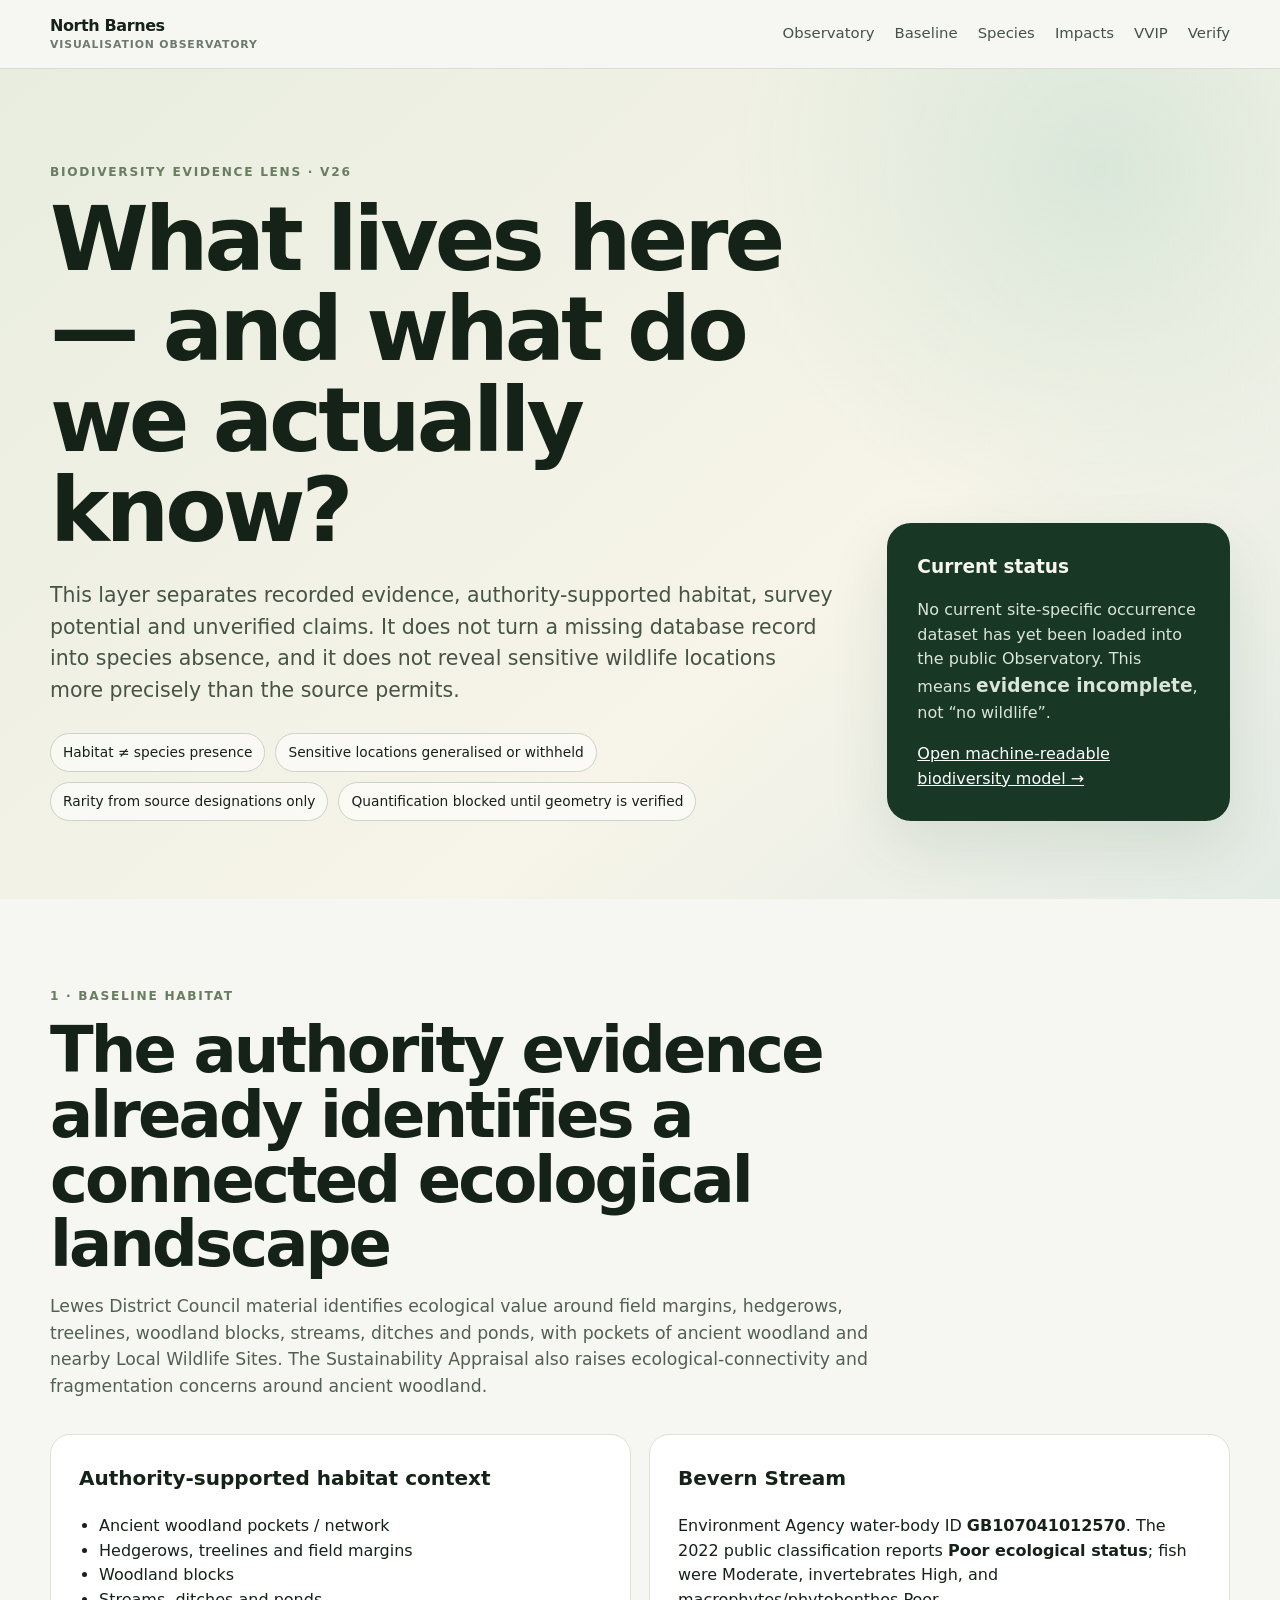
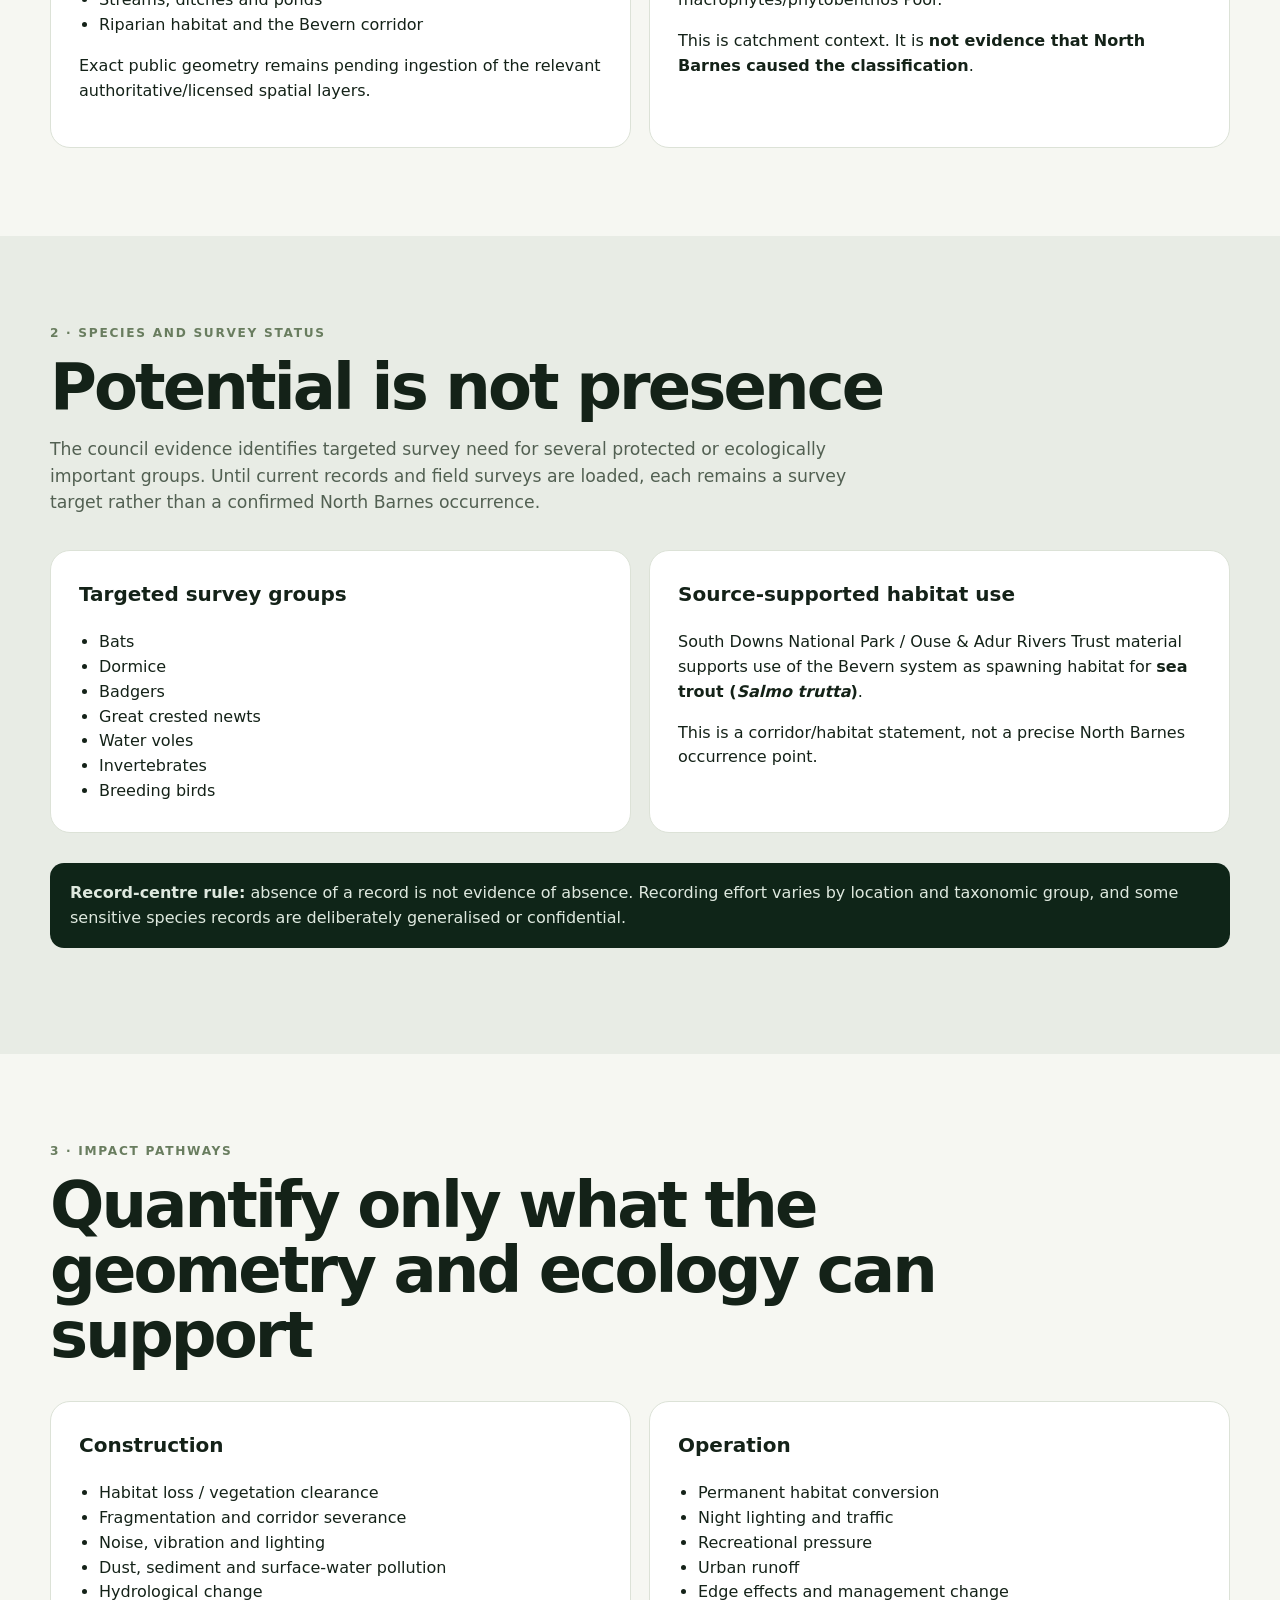
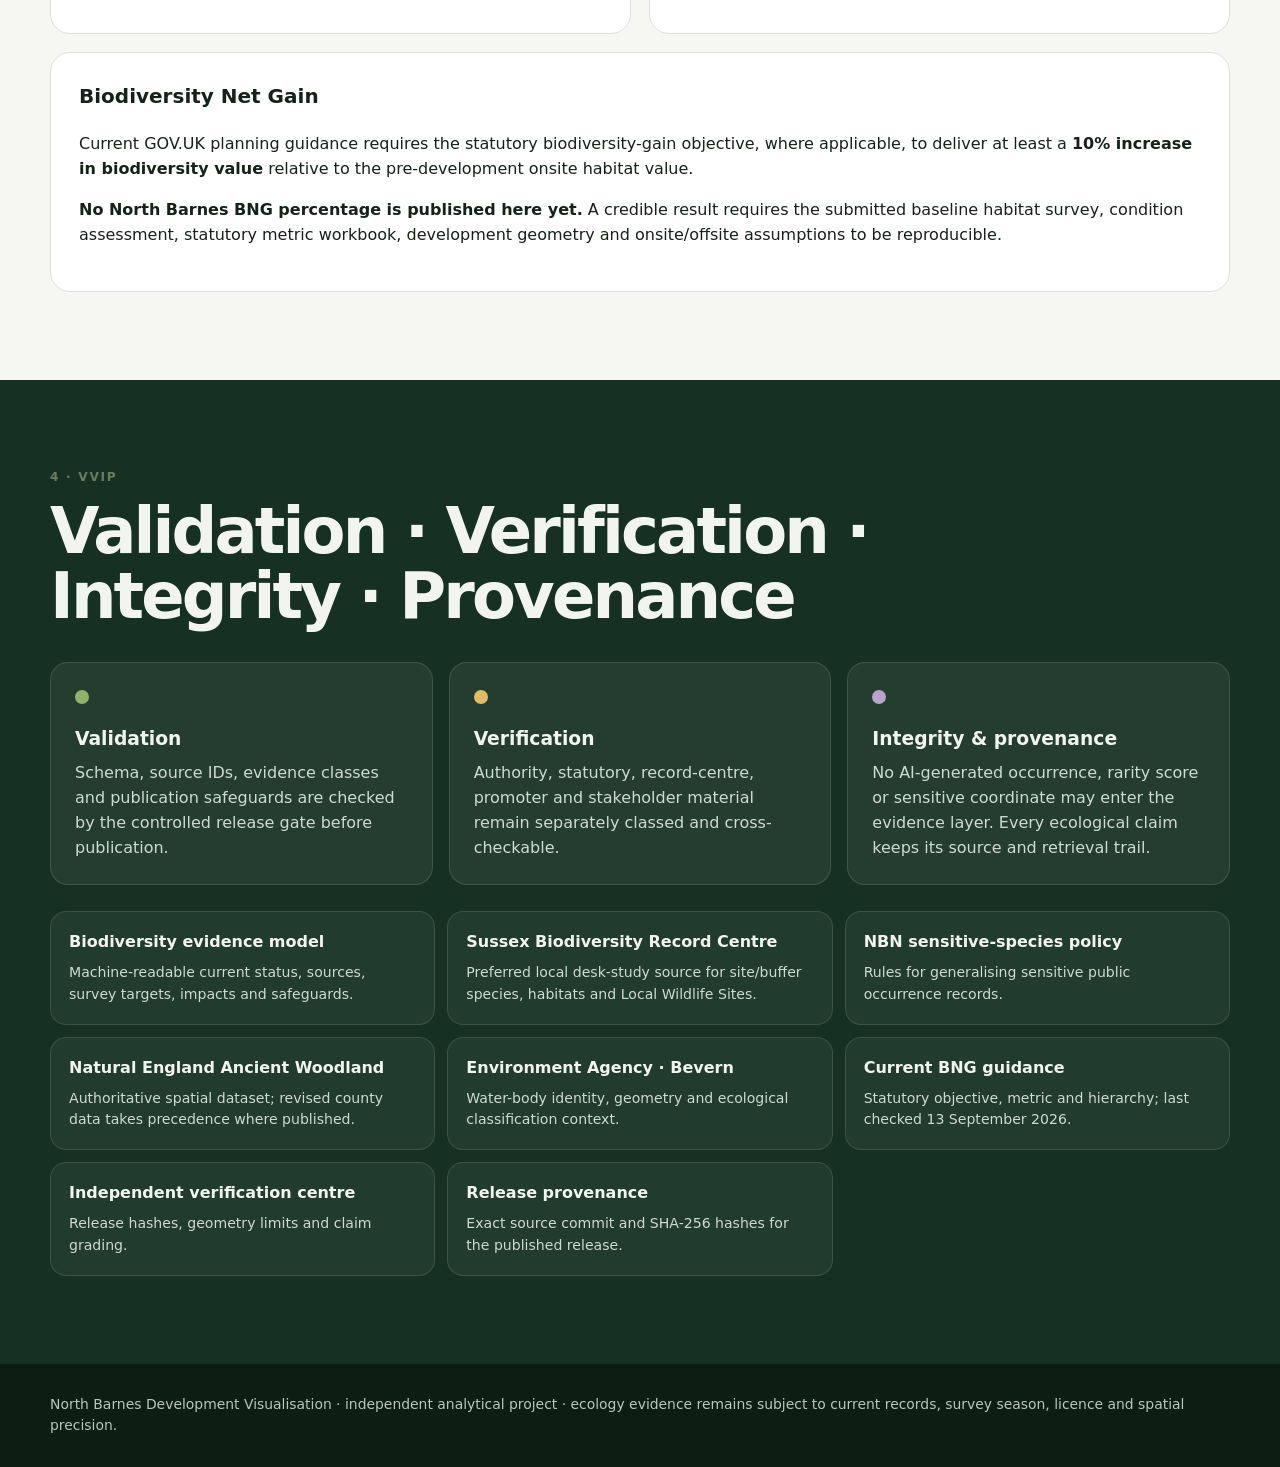
==== biodiversity.html @ 857fae60 "Publish approved visualisation outputs from research repo" ====
<!doctype html>
<html lang="en">
<head><meta charset="utf-8"><meta name="viewport" content="width=device-width,initial-scale=1"><meta name="theme-color" content="#101b14"><meta name="description" content="Evidence-led biodiversity and ecological-impact review for the North Barnes Development Visualisation Observatory."><title>Biodiversity & Ecology · North Barnes Visualisation Observatory</title><link rel="stylesheet" href="styles.css"></head>
<body>
<header class="site-header"><div class="wrap header-inner"><a class="brand" href="index.html"><span>North Barnes</span><small>Visualisation Observatory</small></a><nav aria-label="Primary"><a href="index.html">Observatory</a><a href="#baseline">Baseline</a><a href="#species">Species</a><a href="#impact">Impacts</a><a href="#vvip">VVIP</a><a href="verification.html">Verify</a></nav></div></header>
<main>
<section class="hero"><div class="wrap hero-grid"><div><p class="eyebrow">Biodiversity evidence lens · v26</p><h1>What lives here — and what do we actually know?</h1><p class="lead">This layer separates recorded evidence, authority-supported habitat, survey potential and unverified claims. It does not turn a missing database record into species absence, and it does not reveal sensitive wildlife locations more precisely than the source permits.</p><div class="badges"><span>Habitat ≠ species presence</span><span>Sensitive locations generalised or withheld</span><span>Rarity from source designations only</span><span>Quantification blocked until geometry is verified</span></div></div><aside class="hero-card"><strong>Current status</strong><p>No current site-specific occurrence dataset has yet been loaded into the public Observatory. This means <strong>evidence incomplete</strong>, not “no wildlife”.</p><p><a href="data/biodiversity-context.json" style="color:#fff">Open machine-readable biodiversity model →</a></p></aside></div></section>
<section class="section" id="baseline"><div class="wrap"><p class="eyebrow">1 · Baseline habitat</p><h2>The authority evidence already identifies a connected ecological landscape</h2><p class="section-intro">Lewes District Council material identifies ecological value around field margins, hedgerows, treelines, woodland blocks, streams, ditches and ponds, with pockets of ancient woodland and nearby Local Wildlife Sites. The Sustainability Appraisal also raises ecological-connectivity and fragmentation concerns around ancient woodland.</p><div class="grid two"><article class="panel"><h3>Authority-supported habitat context</h3><ul><li>Ancient woodland pockets / network</li><li>Hedgerows, treelines and field margins</li><li>Woodland blocks</li><li>Streams, ditches and ponds</li><li>Riparian habitat and the Bevern corridor</li></ul><p>Exact public geometry remains pending ingestion of the relevant authoritative/licensed spatial layers.</p></article><article class="panel"><h3>Bevern Stream</h3><p>Environment Agency water-body ID <strong>GB107041012570</strong>. The 2022 public classification reports <strong>Poor ecological status</strong>; fish were Moderate, invertebrates High, and macrophytes/phytobenthos Poor.</p><p>This is catchment context. It is <strong>not evidence that North Barnes caused the classification</strong>.</p></article></div></div></section>
<section class="section alt" id="species"><div class="wrap"><p class="eyebrow">2 · Species and survey status</p><h2>Potential is not presence</h2><p class="section-intro">The council evidence identifies targeted survey need for several protected or ecologically important groups. Until current records and field surveys are loaded, each remains a survey target rather than a confirmed North Barnes occurrence.</p><div class="grid two"><article class="panel"><h3>Targeted survey groups</h3><ul><li>Bats</li><li>Dormice</li><li>Badgers</li><li>Great crested newts</li><li>Water voles</li><li>Invertebrates</li><li>Breeding birds</li></ul></article><article class="panel"><h3>Source-supported habitat use</h3><p>South Downs National Park / Ouse & Adur Rivers Trust material supports use of the Bevern system as spawning habitat for <strong>sea trout (<i>Salmo trutta</i>)</strong>.</p><p>This is a corridor/habitat statement, not a precise North Barnes occurrence point.</p></article></div><div class="notice"><strong>Record-centre rule:</strong> absence of a record is not evidence of absence. Recording effort varies by location and taxonomic group, and some sensitive species records are deliberately generalised or confidential.</div></div></section>
<section class="section" id="impact"><div class="wrap"><p class="eyebrow">3 · Impact pathways</p><h2>Quantify only what the geometry and ecology can support</h2><div class="grid two"><article class="panel"><h3>Construction</h3><ul><li>Habitat loss / vegetation clearance</li><li>Fragmentation and corridor severance</li><li>Noise, vibration and lighting</li><li>Dust, sediment and surface-water pollution</li><li>Hydrological change</li></ul></article><article class="panel"><h3>Operation</h3><ul><li>Permanent habitat conversion</li><li>Night lighting and traffic</li><li>Recreational pressure</li><li>Urban runoff</li><li>Edge effects and management change</li></ul></article></div><div class="panel" style="margin-top:18px"><h3>Biodiversity Net Gain</h3><p>Current GOV.UK planning guidance requires the statutory biodiversity-gain objective, where applicable, to deliver at least a <strong>10% increase in biodiversity value</strong> relative to the pre-development onsite habitat value.</p><p><strong>No North Barnes BNG percentage is published here yet.</strong> A credible result requires the submitted baseline habitat survey, condition assessment, statutory metric workbook, development geometry and onsite/offsite assumptions to be reproducible.</p></div></div></section>
<section class="section dark" id="vvip"><div class="wrap"><p class="eyebrow">4 · VVIP</p><h2>Validation · Verification · Integrity · Provenance</h2><div class="confidence"><article><span class="dot published"></span><h3>Validation</h3><p>Schema, source IDs, evidence classes and publication safeguards are checked by the controlled release gate before publication.</p></article><article><span class="dot indicative"></span><h3>Verification</h3><p>Authority, statutory, record-centre, promoter and stakeholder material remain separately classed and cross-checkable.</p></article><article><span class="dot illustrative"></span><h3>Integrity & provenance</h3><p>No AI-generated occurrence, rarity score or sensitive coordinate may enter the evidence layer. Every ecological claim keeps its source and retrieval trail.</p></article></div><div class="evidence-grid"><a href="data/biodiversity-context.json"><b>Biodiversity evidence model</b><span>Machine-readable current status, sources, survey targets, impacts and safeguards.</span></a><a href="https://sxbrc.org.uk/services/dataRequests.php"><b>Sussex Biodiversity Record Centre</b><span>Preferred local desk-study source for site/buffer species, habitats and Local Wildlife Sites.</span></a><a href="https://docs.nbnatlas.org/sensitive-species-list/"><b>NBN sensitive-species policy</b><span>Rules for generalising sensitive public occurrence records.</span></a><a href="https://www.data.gov.uk/dataset/9461f463-c363-4309-ae77-fdcd7e9df7d3/ancient-woodland-england"><b>Natural England Ancient Woodland</b><span>Authoritative spatial dataset; revised county data takes precedence where published.</span></a><a href="https://environment.data.gov.uk/catchment-planning/WaterBody/GB107041012570"><b>Environment Agency · Bevern</b><span>Water-body identity, geometry and ecological classification context.</span></a><a href="https://www.gov.uk/guidance/biodiversity-net-gain"><b>Current BNG guidance</b><span>Statutory objective, metric and hierarchy; last checked 13 September 2026.</span></a><a href="verification.html"><b>Independent verification centre</b><span>Release hashes, geometry limits and claim grading.</span></a><a href="data/release.json"><b>Release provenance</b><span>Exact source commit and SHA-256 hashes for the published release.</span></a></div></div></section>
</main><footer><div class="wrap">North Barnes Development Visualisation · independent analytical project · ecology evidence remains subject to current records, survey season, licence and spatial precision.</div></footer>
</body></html>
---- styles.css ----
*{box-sizing:border-box}html{scroll-behavior:smooth}body{margin:0;font-family:Inter,ui-sans-serif,system-ui,-apple-system,BlinkMacSystemFont,"Segoe UI",sans-serif;color:#142218;background:#f6f7f2;line-height:1.55;-webkit-font-smoothing:antialiased;text-rendering:optimizeLegibility}img,svg{max-width:100%}a{color:inherit}.wrap{width:min(1180px,calc(100% - 36px));margin:auto}.site-header{position:sticky;top:0;z-index:30;background:rgba(246,247,242,.92);backdrop-filter:blur(14px);border-bottom:1px solid #d9dfd5}.header-inner{min-height:68px;display:flex;align-items:center;justify-content:space-between;gap:24px}.brand{text-decoration:none;font-weight:850;letter-spacing:-.025em;display:flex;flex-direction:column;line-height:1.05}.brand small{font-size:.68rem;letter-spacing:.08em;text-transform:uppercase;color:#6d7a6e;margin-top:4px}.site-header nav{display:flex;gap:20px;font-size:.93rem}.site-header nav a{text-decoration:none;color:#445347}.site-header nav a:hover,.site-header nav a:focus-visible{color:#183725}.hero{padding:94px 0 78px;background:radial-gradient(circle at 86% 12%,#d9e7d9 0,transparent 28%),linear-gradient(140deg,#e8eddf,#f7f4e9 64%,#e2ebe4)}.hero-grid{display:grid;grid-template-columns:minmax(0,1.65fr) minmax(290px,.72fr);gap:52px;align-items:end}.eyebrow{text-transform:uppercase;letter-spacing:.14em;font-size:.76rem;font-weight:850;color:#697d5f;margin:0 0 12px}.hero h1,.section h2{letter-spacing:-.045em;line-height:1.01;margin:0}.hero h1{font-size:clamp(3rem,7vw,6.5rem);max-width:950px}.lead{font-size:clamp(1.08rem,2vw,1.28rem);max-width:790px;color:#455447;margin:24px 0 26px}.badges{display:flex;flex-wrap:wrap;gap:10px}.badges span{background:#fff9;border:1px solid #cad4c6;border-radius:999px;padding:8px 12px;font-size:.86rem}.hero-card{background:#183725;color:#f7f6ec;padding:30px;border-radius:24px;box-shadow:0 24px 60px #24462b1c}.hero-card strong{font-size:1.16rem}.hero-card p{margin-bottom:0;color:#dbe4d8}.section{padding:88px 0}.section.alt{background:#e8ece5}.section.dark{background:#163121;color:#f2f5ee}.section h2{font-size:clamp(2.3rem,5vw,4.2rem);max-width:950px;margin-bottom:34px}.section-intro{max-width:820px;font-size:1.08rem;color:#526052;margin:-18px 0 34px}.stats{display:grid;grid-template-columns:repeat(4,1fr);gap:14px;margin:36px 0}.stats article{background:white;border:1px solid #dce2d7;border-radius:18px;padding:24px}.stats b{display:block;font-size:clamp(1.55rem,3vw,2rem);letter-spacing:-.05em}.stats span{display:block;margin-top:5px;color:#60705e;font-size:.92rem}.grid.two{display:grid;grid-template-columns:1fr 1fr;gap:18px}.panel{background:#fff;border:1px solid #dce2d7;border-radius:20px;padding:28px}.panel h3{margin-top:0;font-size:1.25rem}.panel ul{margin:0;padding-left:20px}.buildout-section{background:linear-gradient(180deg,#eef1e9 0%,#f7f6f0 100%);overflow:hidden}.buildout-head{display:flex;align-items:end;justify-content:space-between;gap:28px;margin-bottom:26px}.buildout-head h2{margin-bottom:24px}.buildout-head .section-intro{margin:0}.model-status{flex:0 0 auto;background:#fff;border:1px solid #d6ddd2;border-radius:16px;padding:14px 16px;display:grid;grid-template-columns:auto 1fr;column-gap:9px;align-items:center;min-width:210px}.model-status small{grid-column:2;color:#69746a}.status-dot{width:10px;height:10px;background:#7ca16b;border-radius:50%;box-shadow:0 0 0 5px #7ca16b1c}.timelapse-shell{display:grid;grid-template-columns:minmax(0,1.6fr) minmax(310px,.74fr);gap:0;background:#fff;border:1px solid #d7ddd4;border-radius:26px;overflow:hidden;box-shadow:0 22px 70px #23362712}.scene-wrap{min-width:0;background:#dce5d0}.build-scene{display:block;width:100%;height:auto;aspect-ratio:16/9}.scene-caption{padding:11px 16px;background:#fff9;border-top:1px solid #d8ded4;font-size:.78rem;color:#617064}.stage{opacity:0;transition:opacity .7s ease,transform .7s cubic-bezier(.2,.8,.2,1);transform:translateY(10px) scale(.985);transform-box:fill-box;transform-origin:center}.stage.is-visible{opacity:1;transform:none}.facility text,.scene-labels text{font-family:Inter,ui-sans-serif,system-ui,sans-serif;font-size:17px;font-weight:700}.scene-labels text+text{font-size:14px;font-weight:500;fill:#526052}.timeline-controls{padding:30px;display:flex;flex-direction:column;min-width:0}.phase-title span{display:inline-block;font-size:.78rem;text-transform:uppercase;letter-spacing:.13em;font-weight:850;color:#6d7f63}.phase-title h3{font-size:clamp(1.65rem,3vw,2.25rem);letter-spacing:-.035em;line-height:1.08;margin:7px 0 10px}.timeline-controls>p{color:#566359;margin:0 0 22px}.phase-metrics{display:grid;grid-template-columns:repeat(3,1fr);gap:8px;margin:0 0 22px}.phase-metrics div{border:1px solid #dce2d8;border-radius:14px;padding:12px;background:#fafbf8}.phase-metrics b{display:block;font-size:1.08rem;letter-spacing:-.025em}.phase-metrics span{display:block;font-size:.72rem;color:#68746b;margin-top:2px}.range-label{font-size:.8rem;font-weight:800;margin-bottom:8px}.timeline-controls input[type=range]{width:100%;accent-color:#31593c;height:34px;margin:0}.year-jumps{display:grid;grid-template-columns:repeat(8,1fr);gap:5px;margin:4px 0 18px}.year-jumps button{min-width:0;border:0;background:transparent;color:#677267;border-radius:8px;padding:8px 1px;font:inherit;font-size:.72rem;font-weight:800;cursor:pointer}.year-jumps button:hover,.year-jumps button:focus-visible,.year-jumps button.is-current{background:#e7eee4;color:#1b4428}.play-button{appearance:none;border:0;background:#183725;color:white;border-radius:13px;padding:13px 16px;min-height:46px;font:inherit;font-weight:800;cursor:pointer;transition:transform .15s ease,background .15s ease}.play-button:hover{background:#214a31}.play-button:active{transform:translateY(1px)}.model-note{margin-top:18px;padding:14px 15px;background:#f1f3ec;border-left:4px solid #9b8a54;border-radius:10px;font-size:.82rem;color:#5c645c}.gallery{display:grid;grid-template-columns:1.2fr 1fr;gap:22px}.gallery figure{margin:0;background:#fff;border-radius:22px;overflow:hidden;border:1px solid #d8ddd4;box-shadow:0 18px 50px #263b2812}.gallery img{display:block;width:100%;height:auto;background:#dde7db}.gallery figcaption{display:flex;justify-content:space-between;gap:24px;padding:18px 20px}.gallery figcaption b{font-size:1rem}.gallery figcaption span{max-width:58%;color:#667064;font-size:.9rem}.timeline{display:grid;gap:0}.timeline article{display:grid;grid-template-columns:150px 1fr;gap:30px;padding:24px 0;border-top:1px solid #d8dfd5}.timeline time{font-weight:850;color:#6f805f}.timeline h3{margin:0 0 6px}.timeline p{margin:0;color:#596659}.confidence{display:grid;grid-template-columns:repeat(3,1fr);gap:16px}.confidence article{background:#ffffff10;border:1px solid #ffffff1f;padding:24px;border-radius:18px}.confidence h3{margin:12px 0 8px}.confidence p{color:#d0dbd0;margin:0}.dot{width:14px;height:14px;border-radius:50%;display:inline-block}.published{background:#8fb36b}.indicative{background:#dfbe67}.illustrative{background:#b8a4c8}.evidence-grid{display:grid;grid-template-columns:repeat(3,1fr);gap:12px;margin-top:26px}.evidence-grid a{text-decoration:none;background:#ffffff0d;border:1px solid #ffffff1d;border-radius:16px;padding:18px;display:block}.evidence-grid a:hover,.evidence-grid a:focus-visible{background:#ffffff14}.evidence-grid b{display:block;margin-bottom:7px}.evidence-grid span{display:block;color:#cfdbcf;font-size:.88rem}.notice{margin:30px 0 18px;padding:18px 20px;background:#0f2518;border-radius:14px;color:#dfe9df}.links{display:flex;gap:16px;flex-wrap:wrap}.links a{color:#eaf2e7;text-underline-offset:4px}footer{background:#0d1d13;color:#bac7ba;padding:30px 0;font-size:.87rem}.sr-only{position:absolute!important;width:1px!important;height:1px!important;padding:0!important;margin:-1px!important;overflow:hidden!important;clip:rect(0,0,0,0)!important;white-space:nowrap!important;border:0!important}
/* Progressive 3D digital-twin experience */.immersive-experience{position:relative;width:100%;height:100svh;min-height:620px;background:#101b14;overflow:hidden;color:#fff}.nb3d,.experience-fallback{position:absolute;inset:0}.nb3d{z-index:1;background:#101b14}.experience-fallback{z-index:2;display:flex;align-items:flex-end;padding:max(28px,env(safe-area-inset-top)) max(24px,env(safe-area-inset-right)) max(38px,env(safe-area-inset-bottom)) max(24px,env(safe-area-inset-left));background:radial-gradient(circle at 72% 22%,rgba(155,190,142,.3),transparent 28%),linear-gradient(180deg,rgba(12,25,17,.18),rgba(9,20,13,.92)),linear-gradient(135deg,#5d7957,#1a3323 65%,#0b1810)}.experience-copy{width:min(880px,100%);padding:clamp(22px,4vw,46px);border:1px solid #ffffff2c;border-radius:28px;background:#0e1c14b8;backdrop-filter:blur(18px);box-shadow:0 30px 100px #0006}.experience-copy h1{font-size:clamp(2.8rem,8vw,7.5rem);line-height:.91;letter-spacing:-.065em;margin:0;max-width:900px}.experience-copy p:not(.eyebrow){font-size:clamp(1rem,2vw,1.25rem);max-width:720px;color:#e0e8df}.experience-copy .eyebrow{color:#bdd2b8}.experience-actions{display:flex;gap:10px;flex-wrap:wrap;margin:24px 0 15px}.experience-actions button,.experience-actions a,.hud-actions button{border:1px solid #ffffff45;border-radius:999px;padding:12px 18px;background:#f4f6ef;color:#102017;text-decoration:none;font:inherit;font-weight:800;cursor:pointer}.experience-actions a{background:#ffffff10;color:#fff}.experience-copy small{color:#bfcbbf}.experience-hud{position:absolute;z-index:4;inset:0;pointer-events:none;padding:max(18px,env(safe-area-inset-top)) max(18px,env(safe-area-inset-right)) max(18px,env(safe-area-inset-bottom)) max(18px,env(safe-area-inset-left));display:grid;grid-template-columns:1fr auto;grid-template-rows:auto 1fr auto;gap:16px}.experience-hud[hidden]{display:none}.hud-brand{font-weight:900;letter-spacing:-.03em;text-shadow:0 2px 16px #000}.hud-brand span{display:block;font-size:.66rem;letter-spacing:.12em;text-transform:uppercase;font-weight:700}.hud-actions{pointer-events:auto;display:flex;gap:7px}.hud-actions button{padding:9px 13px;background:#0a1611bb;color:#fff;backdrop-filter:blur(10px);font-size:.78rem}.hud-status{align-self:end;grid-column:1/-1;width:max-content;max-width:100%;padding:8px 12px;border-radius:999px;background:#07100cb8;backdrop-filter:blur(10px);font-size:.72rem;color:#dce7dc}.experience-active body{overflow:hidden}.experience-active .immersive-experience{position:fixed;inset:0;z-index:1000}.experience-active .site-header{visibility:hidden}.cesium-viewer-bottom,.cesium-viewer-toolbar{display:none!important}
@media(max-width:980px){.timelapse-shell{grid-template-columns:1fr}.timeline-controls{padding:26px}.buildout-head{align-items:flex-start}.model-status{margin-top:5px}.hero-grid{grid-template-columns:1fr}.hero-card{max-width:620px}.stats{grid-template-columns:1fr 1fr}}
@media(max-width:850px){.grid.two,.gallery,.confidence,.evidence-grid{grid-template-columns:1fr}.hero{padding-top:68px}.gallery figcaption{display:block}.gallery figcaption span{display:block;max-width:none;margin-top:5px}.site-header nav{display:none}.buildout-head{display:block}.model-status{width:max-content;margin-top:18px}.section{padding:72px 0}}
@media(max-width:600px){.wrap{width:min(100% - 24px,1180px)}.site-header{position:sticky}.header-inner{min-height:60px}.brand{font-size:.94rem}.brand small{font-size:.58rem}.hero{padding:56px 0 52px}.hero h1{font-size:clamp(2.7rem,15vw,4rem);line-height:.98}.lead{font-size:1.02rem}.badges{gap:7px}.badges span{font-size:.76rem;padding:7px 10px}.hero-card{padding:20px;border-radius:18px}.section{padding:58px 0}.section h2{font-size:clamp(2.15rem,12vw,3.15rem);margin-bottom:28px}.section-intro{font-size:1rem}.stats{grid-template-columns:1fr 1fr;gap:8px}.stats article{padding:16px;border-radius:15px}.stats b{font-size:1.35rem}.stats span{font-size:.8rem}.panel{padding:20px}.timelapse-shell{border-radius:18px}.scene-wrap{position:relative}.build-scene{aspect-ratio:16/10;object-fit:cover}.scene-caption{font-size:.72rem}.timeline-controls{padding:20px}.phase-title h3{font-size:2rem}.phase-metrics{grid-template-columns:1fr 1fr 1fr;gap:6px}.phase-metrics div{padding:10px 8px}.phase-metrics b{font-size:.92rem}.phase-metrics span{font-size:.65rem}.year-jumps{gap:2px}.year-jumps button{font-size:.66rem;min-height:38px}.play-button{width:100%;min-height:48px}.timeline article{grid-template-columns:1fr;gap:4px;padding:19px 0}.gallery{gap:14px}.confidence{gap:10px}.confidence article{padding:19px}.evidence-grid{gap:9px}.immersive-experience{min-height:100svh}.experience-fallback{align-items:center;padding:18px}.experience-copy{padding:24px 20px;border-radius:22px}.experience-copy h1{font-size:clamp(2.7rem,15vw,4.7rem)}.experience-actions{display:grid}.experience-actions button,.experience-actions a{text-align:center;min-height:48px}.experience-hud{grid-template-columns:1fr}.hud-actions{grid-row:3;overflow-x:auto;padding-bottom:env(safe-area-inset-bottom);scrollbar-width:none}.hud-actions button{flex:0 0 auto;min-height:44px}.hud-status{grid-row:2;align-self:end;margin-bottom:58px}.hud-brand{grid-row:1}}
@media(max-width:390px){.stats{grid-template-columns:1fr}.phase-metrics{grid-template-columns:1fr}.year-jumps{grid-template-columns:repeat(4,1fr)}.year-jumps button{background:#f4f6f1}.model-status{width:100%;min-width:0}.scene-labels{display:none}}
@media(prefers-reduced-motion:reduce){html{scroll-behavior:auto}.stage,.play-button{transition:none}}
/* Critical viewer-state fix: the start overlay must not cover the live terrain after Enter. */
.experience-fallback[hidden]{display:none!important}
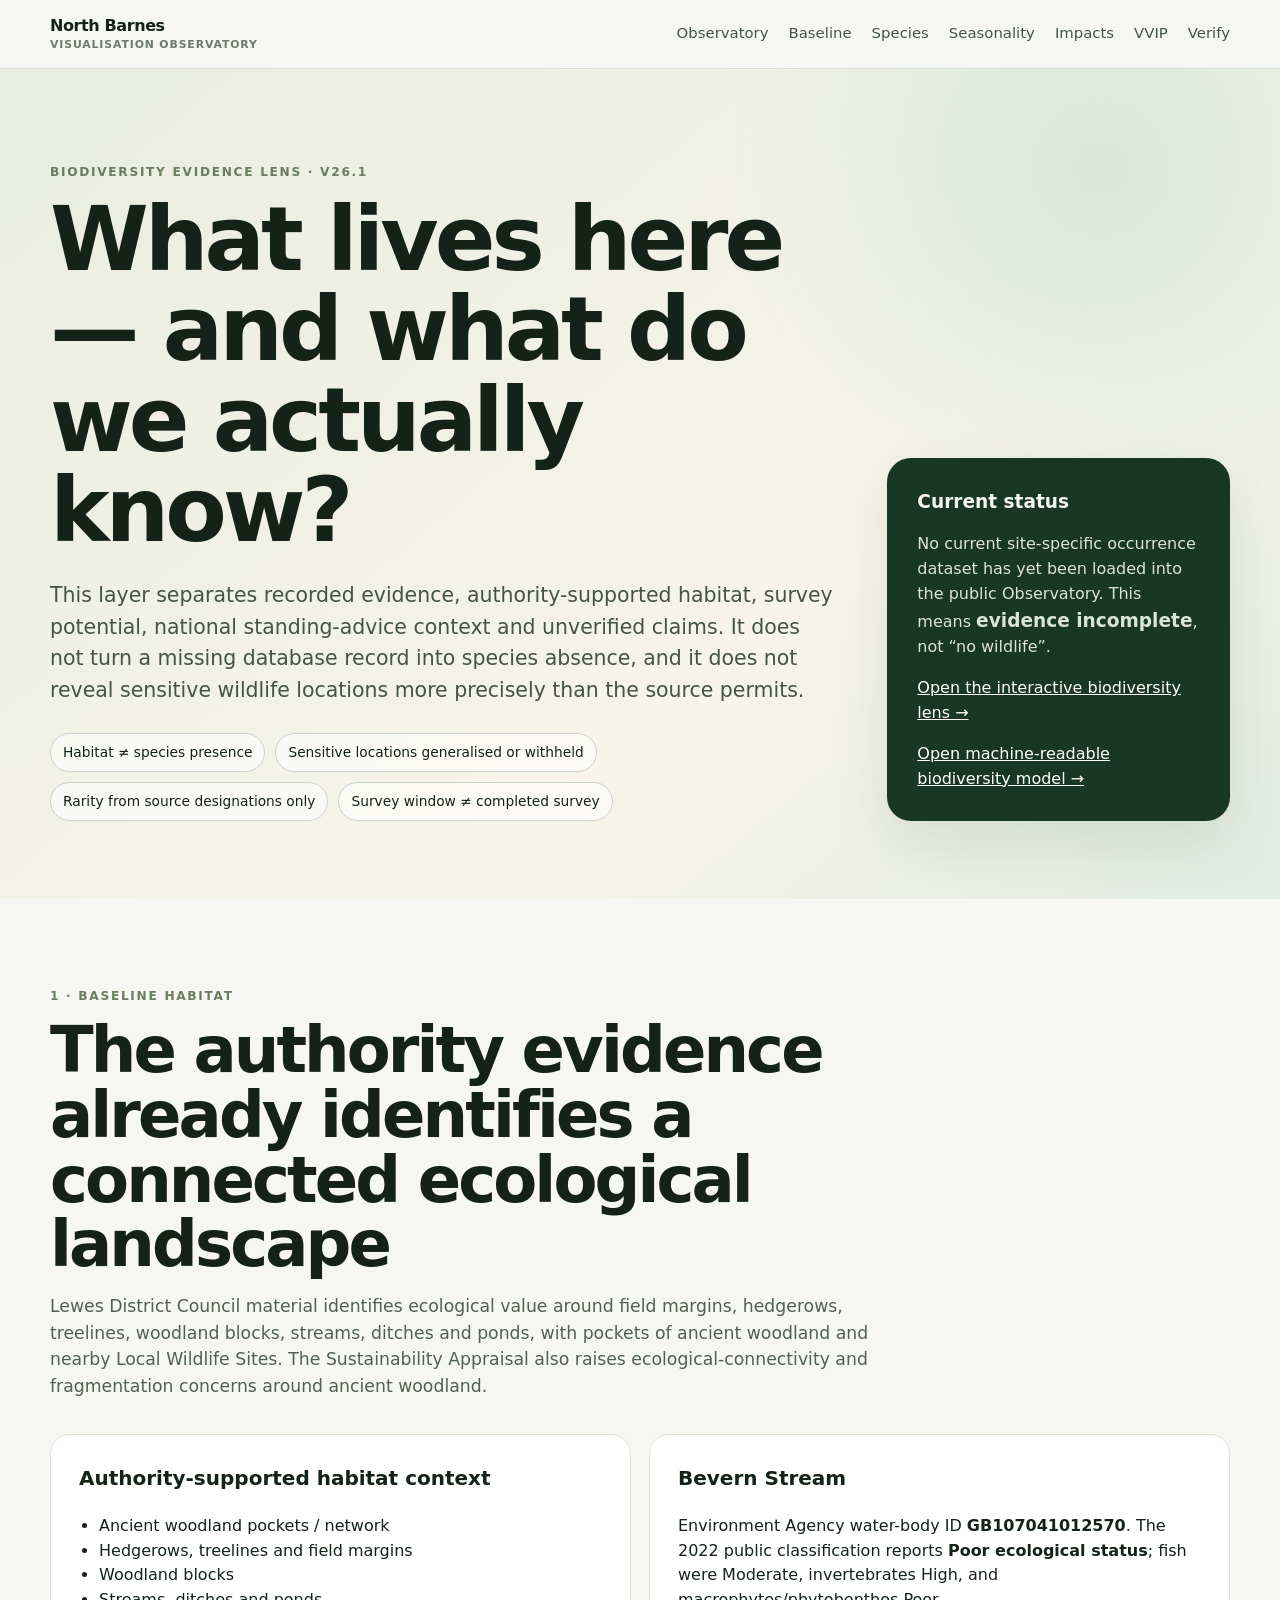
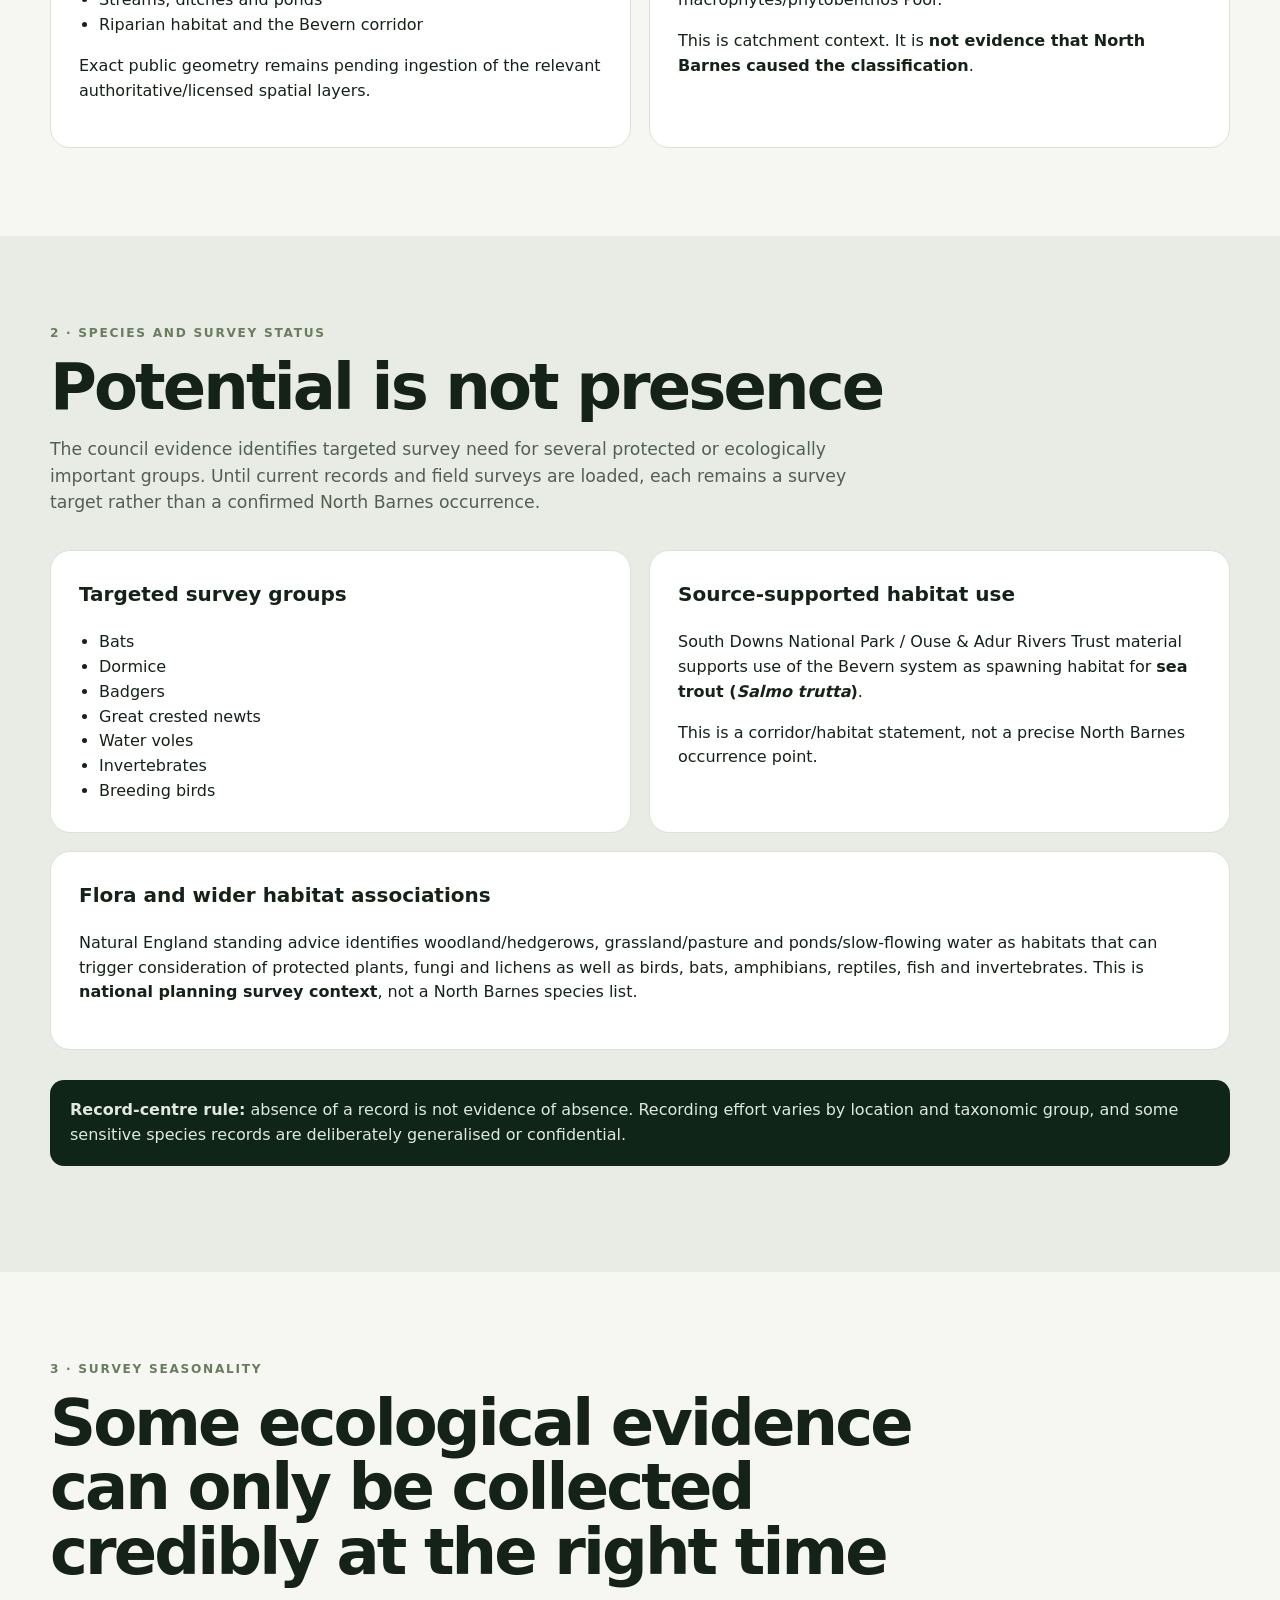
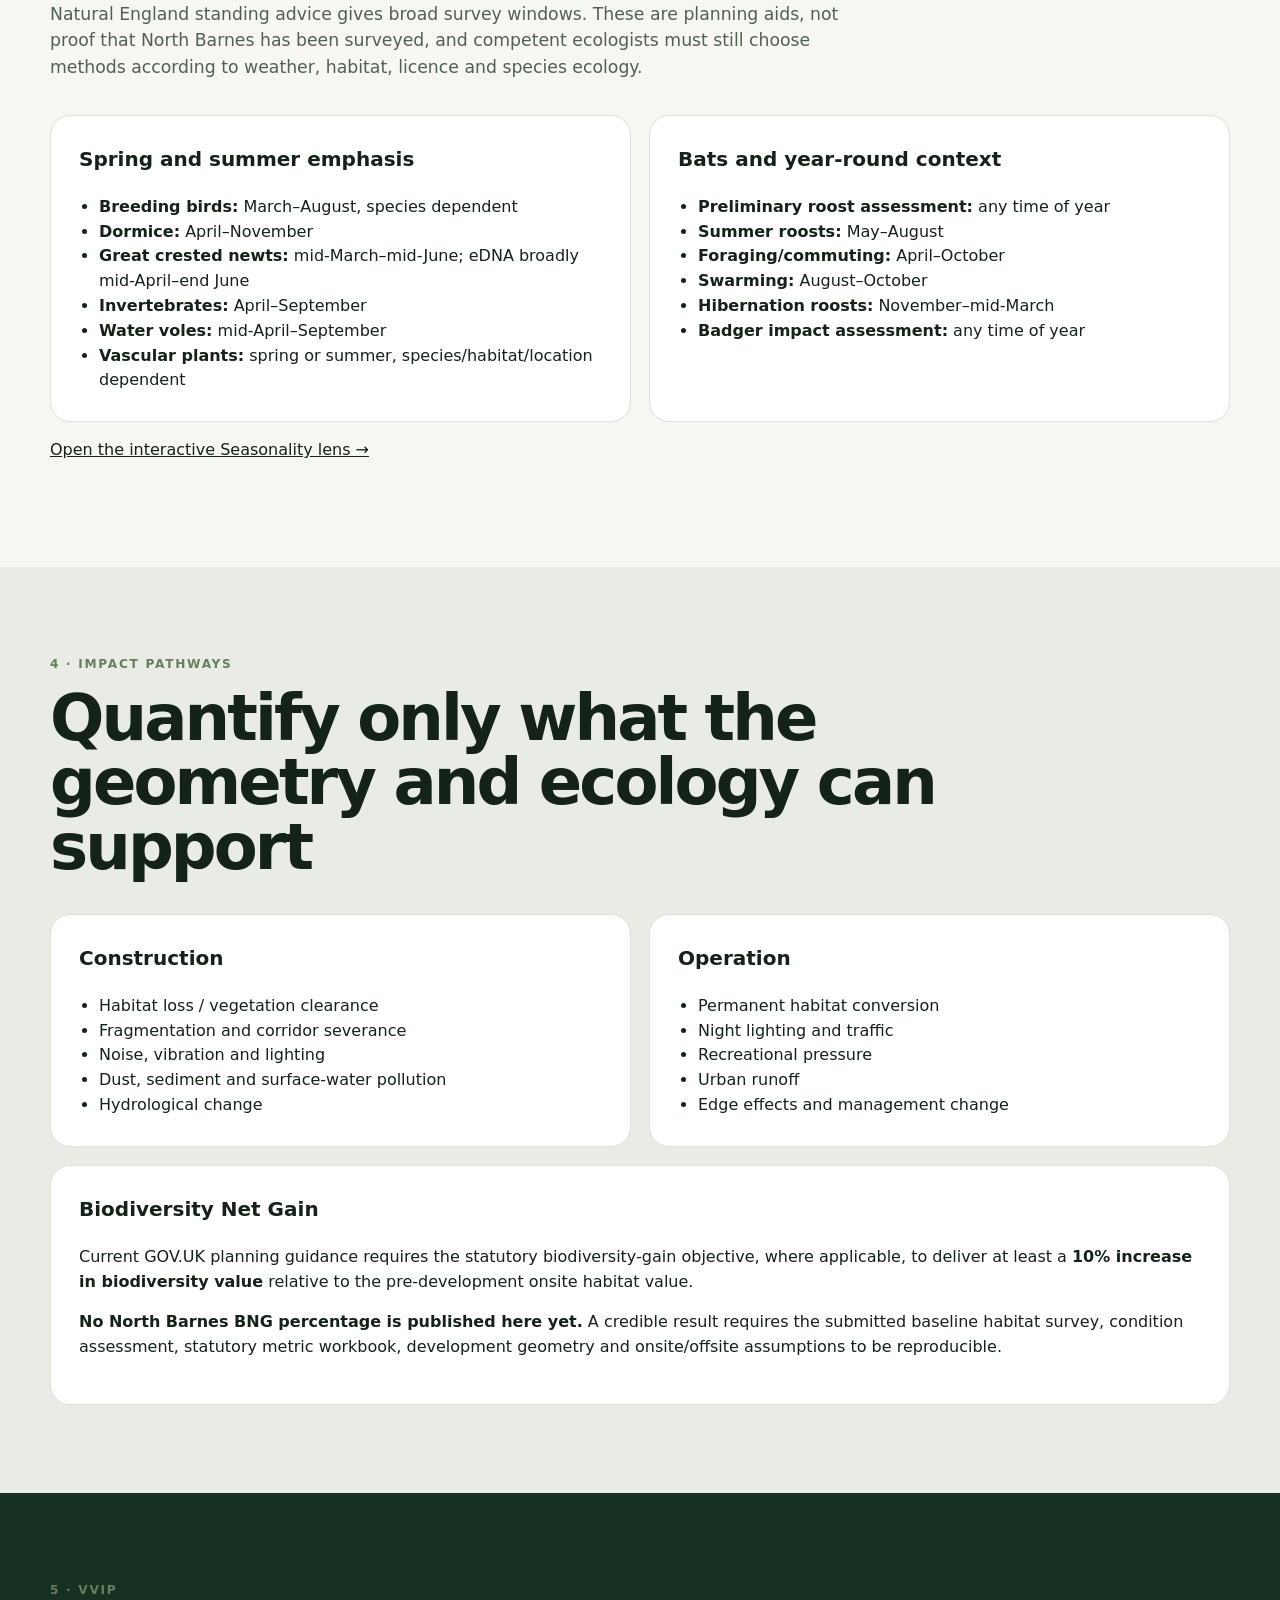
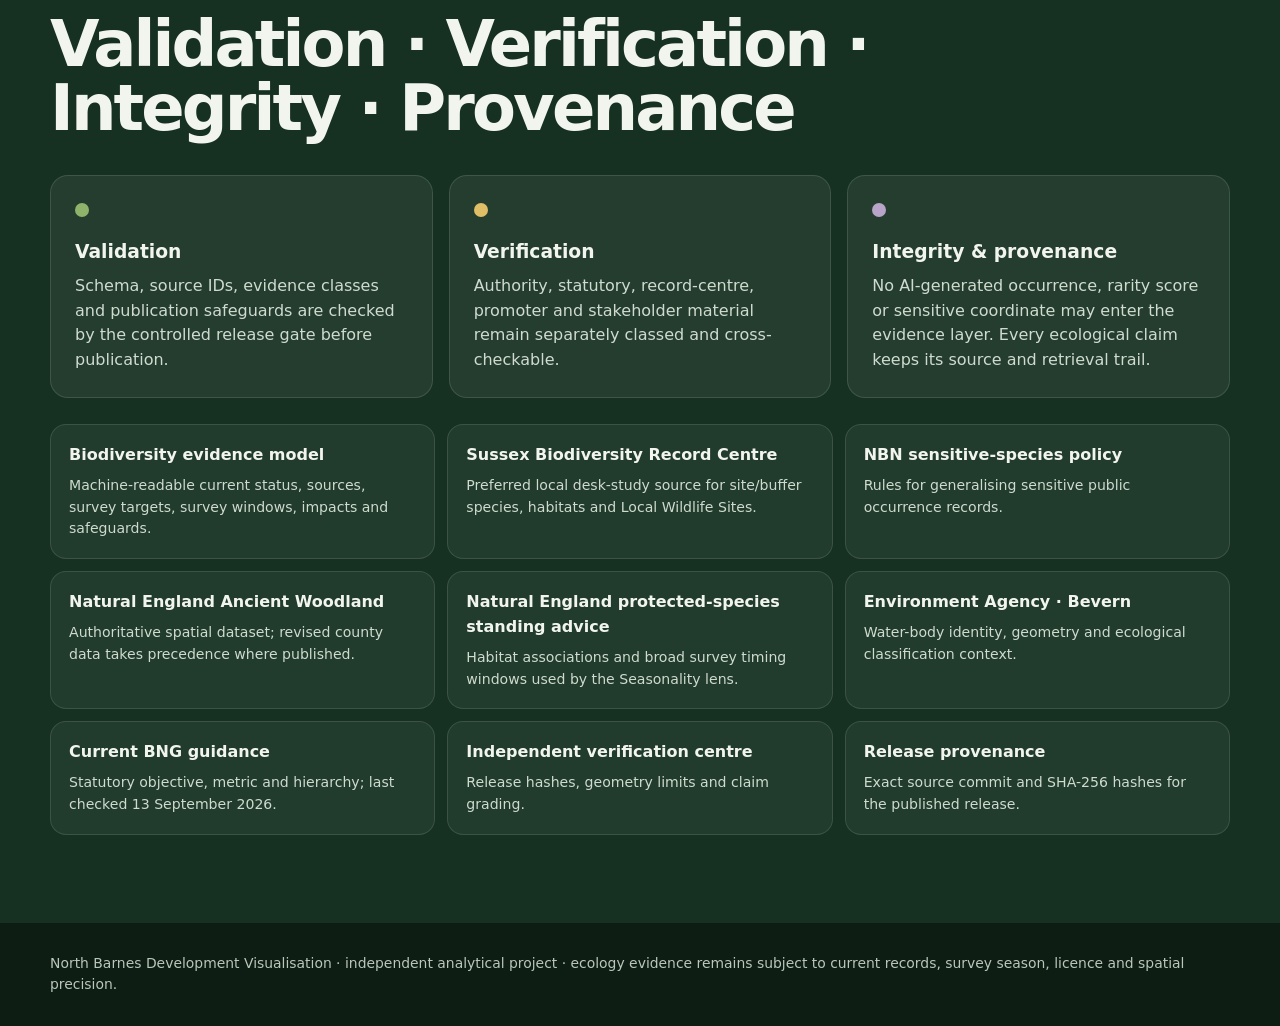
==== commit cb44fdb8: "Publish approved visualisation outputs from research repo" ====
--- a/biodiversity.html
+++ b/biodiversity.html
@@ -1,13 +1,14 @@
 <!doctype html>
 <html lang="en">
-<head><meta charset="utf-8"><meta name="viewport" content="width=device-width,initial-scale=1"><meta name="theme-color" content="#101b14"><meta name="description" content="Evidence-led biodiversity and ecological-impact review for the North Barnes Development Visualisation Observatory."><title>Biodiversity & Ecology · North Barnes Visualisation Observatory</title><link rel="stylesheet" href="styles.css"></head>
+<head><meta charset="utf-8"><meta name="viewport" content="width=device-width,initial-scale=1"><meta name="theme-color" content="#101b14"><meta name="description" content="Evidence-led biodiversity, survey seasonality and ecological-impact review for the North Barnes Development Visualisation Observatory."><title>Biodiversity & Ecology · North Barnes Visualisation Observatory</title><link rel="stylesheet" href="styles.css"></head>
 <body>
-<header class="site-header"><div class="wrap header-inner"><a class="brand" href="index.html"><span>North Barnes</span><small>Visualisation Observatory</small></a><nav aria-label="Primary"><a href="index.html">Observatory</a><a href="#baseline">Baseline</a><a href="#species">Species</a><a href="#impact">Impacts</a><a href="#vvip">VVIP</a><a href="verification.html">Verify</a></nav></div></header>
+<header class="site-header"><div class="wrap header-inner"><a class="brand" href="index.html"><span>North Barnes</span><small>Visualisation Observatory</small></a><nav aria-label="Primary"><a href="index.html">Observatory</a><a href="#baseline">Baseline</a><a href="#species">Species</a><a href="#seasonality">Seasonality</a><a href="#impact">Impacts</a><a href="#vvip">VVIP</a><a href="verification.html">Verify</a></nav></div></header>
 <main>
-<section class="hero"><div class="wrap hero-grid"><div><p class="eyebrow">Biodiversity evidence lens · v26</p><h1>What lives here — and what do we actually know?</h1><p class="lead">This layer separates recorded evidence, authority-supported habitat, survey potential and unverified claims. It does not turn a missing database record into species absence, and it does not reveal sensitive wildlife locations more precisely than the source permits.</p><div class="badges"><span>Habitat ≠ species presence</span><span>Sensitive locations generalised or withheld</span><span>Rarity from source designations only</span><span>Quantification blocked until geometry is verified</span></div></div><aside class="hero-card"><strong>Current status</strong><p>No current site-specific occurrence dataset has yet been loaded into the public Observatory. This means <strong>evidence incomplete</strong>, not “no wildlife”.</p><p><a href="data/biodiversity-context.json" style="color:#fff">Open machine-readable biodiversity model →</a></p></aside></div></section>
+<section class="hero"><div class="wrap hero-grid"><div><p class="eyebrow">Biodiversity evidence lens · v26.1</p><h1>What lives here — and what do we actually know?</h1><p class="lead">This layer separates recorded evidence, authority-supported habitat, survey potential, national standing-advice context and unverified claims. It does not turn a missing database record into species absence, and it does not reveal sensitive wildlife locations more precisely than the source permits.</p><div class="badges"><span>Habitat ≠ species presence</span><span>Sensitive locations generalised or withheld</span><span>Rarity from source designations only</span><span>Survey window ≠ completed survey</span></div></div><aside class="hero-card"><strong>Current status</strong><p>No current site-specific occurrence dataset has yet been loaded into the public Observatory. This means <strong>evidence incomplete</strong>, not “no wildlife”.</p><p><a href="index.html?bio=baseline" style="color:#fff">Open the interactive biodiversity lens →</a></p><p><a href="data/biodiversity-context.json" style="color:#fff">Open machine-readable biodiversity model →</a></p></aside></div></section>
 <section class="section" id="baseline"><div class="wrap"><p class="eyebrow">1 · Baseline habitat</p><h2>The authority evidence already identifies a connected ecological landscape</h2><p class="section-intro">Lewes District Council material identifies ecological value around field margins, hedgerows, treelines, woodland blocks, streams, ditches and ponds, with pockets of ancient woodland and nearby Local Wildlife Sites. The Sustainability Appraisal also raises ecological-connectivity and fragmentation concerns around ancient woodland.</p><div class="grid two"><article class="panel"><h3>Authority-supported habitat context</h3><ul><li>Ancient woodland pockets / network</li><li>Hedgerows, treelines and field margins</li><li>Woodland blocks</li><li>Streams, ditches and ponds</li><li>Riparian habitat and the Bevern corridor</li></ul><p>Exact public geometry remains pending ingestion of the relevant authoritative/licensed spatial layers.</p></article><article class="panel"><h3>Bevern Stream</h3><p>Environment Agency water-body ID <strong>GB107041012570</strong>. The 2022 public classification reports <strong>Poor ecological status</strong>; fish were Moderate, invertebrates High, and macrophytes/phytobenthos Poor.</p><p>This is catchment context. It is <strong>not evidence that North Barnes caused the classification</strong>.</p></article></div></div></section>
-<section class="section alt" id="species"><div class="wrap"><p class="eyebrow">2 · Species and survey status</p><h2>Potential is not presence</h2><p class="section-intro">The council evidence identifies targeted survey need for several protected or ecologically important groups. Until current records and field surveys are loaded, each remains a survey target rather than a confirmed North Barnes occurrence.</p><div class="grid two"><article class="panel"><h3>Targeted survey groups</h3><ul><li>Bats</li><li>Dormice</li><li>Badgers</li><li>Great crested newts</li><li>Water voles</li><li>Invertebrates</li><li>Breeding birds</li></ul></article><article class="panel"><h3>Source-supported habitat use</h3><p>South Downs National Park / Ouse & Adur Rivers Trust material supports use of the Bevern system as spawning habitat for <strong>sea trout (<i>Salmo trutta</i>)</strong>.</p><p>This is a corridor/habitat statement, not a precise North Barnes occurrence point.</p></article></div><div class="notice"><strong>Record-centre rule:</strong> absence of a record is not evidence of absence. Recording effort varies by location and taxonomic group, and some sensitive species records are deliberately generalised or confidential.</div></div></section>
-<section class="section" id="impact"><div class="wrap"><p class="eyebrow">3 · Impact pathways</p><h2>Quantify only what the geometry and ecology can support</h2><div class="grid two"><article class="panel"><h3>Construction</h3><ul><li>Habitat loss / vegetation clearance</li><li>Fragmentation and corridor severance</li><li>Noise, vibration and lighting</li><li>Dust, sediment and surface-water pollution</li><li>Hydrological change</li></ul></article><article class="panel"><h3>Operation</h3><ul><li>Permanent habitat conversion</li><li>Night lighting and traffic</li><li>Recreational pressure</li><li>Urban runoff</li><li>Edge effects and management change</li></ul></article></div><div class="panel" style="margin-top:18px"><h3>Biodiversity Net Gain</h3><p>Current GOV.UK planning guidance requires the statutory biodiversity-gain objective, where applicable, to deliver at least a <strong>10% increase in biodiversity value</strong> relative to the pre-development onsite habitat value.</p><p><strong>No North Barnes BNG percentage is published here yet.</strong> A credible result requires the submitted baseline habitat survey, condition assessment, statutory metric workbook, development geometry and onsite/offsite assumptions to be reproducible.</p></div></div></section>
-<section class="section dark" id="vvip"><div class="wrap"><p class="eyebrow">4 · VVIP</p><h2>Validation · Verification · Integrity · Provenance</h2><div class="confidence"><article><span class="dot published"></span><h3>Validation</h3><p>Schema, source IDs, evidence classes and publication safeguards are checked by the controlled release gate before publication.</p></article><article><span class="dot indicative"></span><h3>Verification</h3><p>Authority, statutory, record-centre, promoter and stakeholder material remain separately classed and cross-checkable.</p></article><article><span class="dot illustrative"></span><h3>Integrity & provenance</h3><p>No AI-generated occurrence, rarity score or sensitive coordinate may enter the evidence layer. Every ecological claim keeps its source and retrieval trail.</p></article></div><div class="evidence-grid"><a href="data/biodiversity-context.json"><b>Biodiversity evidence model</b><span>Machine-readable current status, sources, survey targets, impacts and safeguards.</span></a><a href="https://sxbrc.org.uk/services/dataRequests.php"><b>Sussex Biodiversity Record Centre</b><span>Preferred local desk-study source for site/buffer species, habitats and Local Wildlife Sites.</span></a><a href="https://docs.nbnatlas.org/sensitive-species-list/"><b>NBN sensitive-species policy</b><span>Rules for generalising sensitive public occurrence records.</span></a><a href="https://www.data.gov.uk/dataset/9461f463-c363-4309-ae77-fdcd7e9df7d3/ancient-woodland-england"><b>Natural England Ancient Woodland</b><span>Authoritative spatial dataset; revised county data takes precedence where published.</span></a><a href="https://environment.data.gov.uk/catchment-planning/WaterBody/GB107041012570"><b>Environment Agency · Bevern</b><span>Water-body identity, geometry and ecological classification context.</span></a><a href="https://www.gov.uk/guidance/biodiversity-net-gain"><b>Current BNG guidance</b><span>Statutory objective, metric and hierarchy; last checked 13 September 2026.</span></a><a href="verification.html"><b>Independent verification centre</b><span>Release hashes, geometry limits and claim grading.</span></a><a href="data/release.json"><b>Release provenance</b><span>Exact source commit and SHA-256 hashes for the published release.</span></a></div></div></section>
+<section class="section alt" id="species"><div class="wrap"><p class="eyebrow">2 · Species and survey status</p><h2>Potential is not presence</h2><p class="section-intro">The council evidence identifies targeted survey need for several protected or ecologically important groups. Until current records and field surveys are loaded, each remains a survey target rather than a confirmed North Barnes occurrence.</p><div class="grid two"><article class="panel"><h3>Targeted survey groups</h3><ul><li>Bats</li><li>Dormice</li><li>Badgers</li><li>Great crested newts</li><li>Water voles</li><li>Invertebrates</li><li>Breeding birds</li></ul></article><article class="panel"><h3>Source-supported habitat use</h3><p>South Downs National Park / Ouse & Adur Rivers Trust material supports use of the Bevern system as spawning habitat for <strong>sea trout (<i>Salmo trutta</i>)</strong>.</p><p>This is a corridor/habitat statement, not a precise North Barnes occurrence point.</p></article></div><div class="panel" style="margin-top:18px"><h3>Flora and wider habitat associations</h3><p>Natural England standing advice identifies woodland/hedgerows, grassland/pasture and ponds/slow-flowing water as habitats that can trigger consideration of protected plants, fungi and lichens as well as birds, bats, amphibians, reptiles, fish and invertebrates. This is <strong>national planning survey context</strong>, not a North Barnes species list.</p></div><div class="notice"><strong>Record-centre rule:</strong> absence of a record is not evidence of absence. Recording effort varies by location and taxonomic group, and some sensitive species records are deliberately generalised or confidential.</div></div></section>
+<section class="section" id="seasonality"><div class="wrap"><p class="eyebrow">3 · Survey seasonality</p><h2>Some ecological evidence can only be collected credibly at the right time</h2><p class="section-intro">Natural England standing advice gives broad survey windows. These are planning aids, not proof that North Barnes has been surveyed, and competent ecologists must still choose methods according to weather, habitat, licence and species ecology.</p><div class="grid two"><article class="panel"><h3>Spring and summer emphasis</h3><ul><li><strong>Breeding birds:</strong> March–August, species dependent</li><li><strong>Dormice:</strong> April–November</li><li><strong>Great crested newts:</strong> mid-March–mid-June; eDNA broadly mid-April–end June</li><li><strong>Invertebrates:</strong> April–September</li><li><strong>Water voles:</strong> mid-April–September</li><li><strong>Vascular plants:</strong> spring or summer, species/habitat/location dependent</li></ul></article><article class="panel"><h3>Bats and year-round context</h3><ul><li><strong>Preliminary roost assessment:</strong> any time of year</li><li><strong>Summer roosts:</strong> May–August</li><li><strong>Foraging/commuting:</strong> April–October</li><li><strong>Swarming:</strong> August–October</li><li><strong>Hibernation roosts:</strong> November–mid-March</li><li><strong>Badger impact assessment:</strong> any time of year</li></ul></article></div><p><a href="index.html?bio=seasonality">Open the interactive Seasonality lens →</a></p></div></section>
+<section class="section alt" id="impact"><div class="wrap"><p class="eyebrow">4 · Impact pathways</p><h2>Quantify only what the geometry and ecology can support</h2><div class="grid two"><article class="panel"><h3>Construction</h3><ul><li>Habitat loss / vegetation clearance</li><li>Fragmentation and corridor severance</li><li>Noise, vibration and lighting</li><li>Dust, sediment and surface-water pollution</li><li>Hydrological change</li></ul></article><article class="panel"><h3>Operation</h3><ul><li>Permanent habitat conversion</li><li>Night lighting and traffic</li><li>Recreational pressure</li><li>Urban runoff</li><li>Edge effects and management change</li></ul></article></div><div class="panel" style="margin-top:18px"><h3>Biodiversity Net Gain</h3><p>Current GOV.UK planning guidance requires the statutory biodiversity-gain objective, where applicable, to deliver at least a <strong>10% increase in biodiversity value</strong> relative to the pre-development onsite habitat value.</p><p><strong>No North Barnes BNG percentage is published here yet.</strong> A credible result requires the submitted baseline habitat survey, condition assessment, statutory metric workbook, development geometry and onsite/offsite assumptions to be reproducible.</p></div></div></section>
+<section class="section dark" id="vvip"><div class="wrap"><p class="eyebrow">5 · VVIP</p><h2>Validation · Verification · Integrity · Provenance</h2><div class="confidence"><article><span class="dot published"></span><h3>Validation</h3><p>Schema, source IDs, evidence classes and publication safeguards are checked by the controlled release gate before publication.</p></article><article><span class="dot indicative"></span><h3>Verification</h3><p>Authority, statutory, record-centre, promoter and stakeholder material remain separately classed and cross-checkable.</p></article><article><span class="dot illustrative"></span><h3>Integrity & provenance</h3><p>No AI-generated occurrence, rarity score or sensitive coordinate may enter the evidence layer. Every ecological claim keeps its source and retrieval trail.</p></article></div><div class="evidence-grid"><a href="data/biodiversity-context.json"><b>Biodiversity evidence model</b><span>Machine-readable current status, sources, survey targets, survey windows, impacts and safeguards.</span></a><a href="https://sxbrc.org.uk/services/dataRequests.php"><b>Sussex Biodiversity Record Centre</b><span>Preferred local desk-study source for site/buffer species, habitats and Local Wildlife Sites.</span></a><a href="https://docs.nbnatlas.org/sensitive-species-list/"><b>NBN sensitive-species policy</b><span>Rules for generalising sensitive public occurrence records.</span></a><a href="https://www.data.gov.uk/dataset/9461f463-c363-4309-ae77-fdcd7e9df7d3/ancient-woodland-england"><b>Natural England Ancient Woodland</b><span>Authoritative spatial dataset; revised county data takes precedence where published.</span></a><a href="https://www.gov.uk/guidance/protected-species-and-development-advice-for-local-planning-authorities"><b>Natural England protected-species standing advice</b><span>Habitat associations and broad survey timing windows used by the Seasonality lens.</span></a><a href="https://environment.data.gov.uk/catchment-planning/WaterBody/GB107041012570"><b>Environment Agency · Bevern</b><span>Water-body identity, geometry and ecological classification context.</span></a><a href="https://www.gov.uk/guidance/biodiversity-net-gain"><b>Current BNG guidance</b><span>Statutory objective, metric and hierarchy; last checked 13 September 2026.</span></a><a href="verification.html"><b>Independent verification centre</b><span>Release hashes, geometry limits and claim grading.</span></a><a href="data/release.json"><b>Release provenance</b><span>Exact source commit and SHA-256 hashes for the published release.</span></a></div></div></section>
 </main><footer><div class="wrap">North Barnes Development Visualisation · independent analytical project · ecology evidence remains subject to current records, survey season, licence and spatial precision.</div></footer>
 </body></html>
